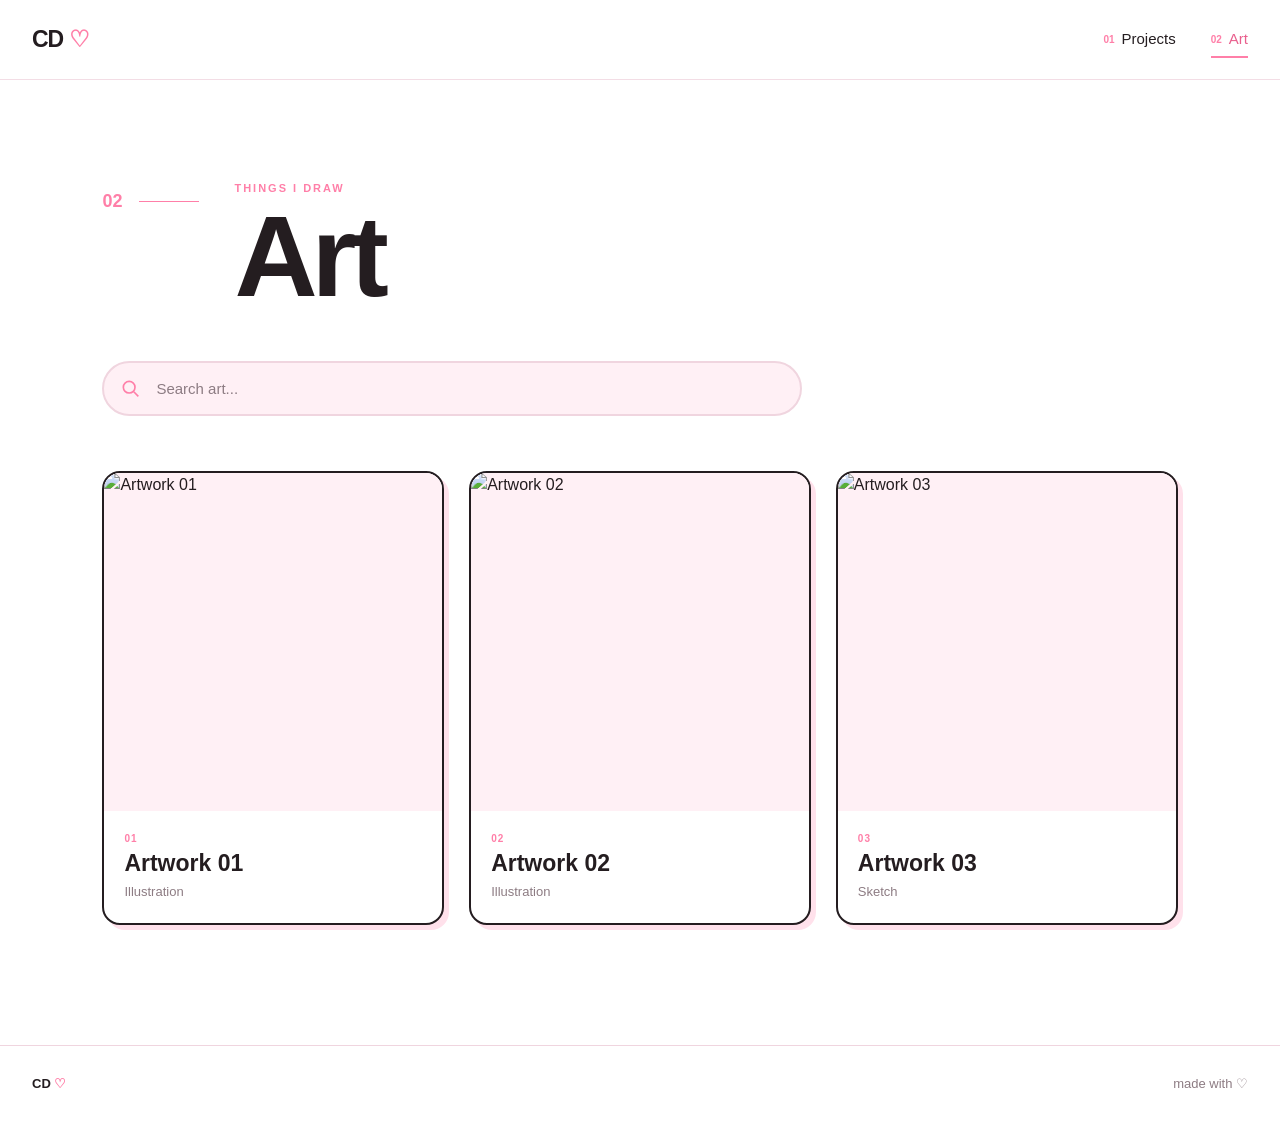
==== art.html @ 4dfa0f47 "Add art.html and projects.html with initial content and layout; enhance script.js for project and ar" ====
<!DOCTYPE html>
<html lang="en">
<head>
    <meta charset="UTF-8">
    <meta name="viewport" content="width=device-width, initial-scale=1.0">

    <title>Art — CD ♡</title>

    <link rel="icon" type="image/png" href="assets/favicon.png">
    <link rel="stylesheet" href="style.css">
</head>

<body>

    <!-- NAVBAR -->

    <header class="navbar">

        <a href="index.html" class="logo">
            CD <span>♡</span>
        </a>

        <nav class="nav-links">

            <a href="projects.html">
                <span class="nav-number">01</span>
                Projects
            </a>

            <a href="art.html" class="active">
                <span class="nav-number">02</span>
                Art
            </a>

        </nav>

    </header>


    <main>

        <!-- PAGE HEADER -->

        <section class="listing-header">

            <div class="listing-number">
                02
            </div>

            <div>

                <p class="section-label">
                    THINGS I DRAW
                </p>

                <h1>
                    Art
                </h1>

            </div>

        </section>


        <!-- SEARCH -->

        <section class="search-section">

            <div class="search-box">

                <svg
                    viewBox="0 0 24 24"
                    fill="none"
                    stroke="currentColor"
                    stroke-width="2"
                >
                    <circle cx="11" cy="11" r="7"></circle>
                    <line x1="16.5" y1="16.5" x2="22" y2="22"></line>
                </svg>

                <input
                    type="text"
                    id="artSearch"
                    placeholder="Search art..."
                    autocomplete="off"
                >

            </div>

        </section>


        <!-- ART CARDS -->

        <section class="cards-section">

            <div class="cards-grid" id="artGrid">


                <!-- ART 01 -->

                <a
                    href="art/my-art-01.html"
                    class="art-card"
                    data-search="character illustration girl"
                >

                    <div class="art-image">

                        <img
                            src="assets/art/art-01.png"
                            alt="Artwork 01"
                        >

                    </div>

                    <div class="card-info">

                        <span class="card-number">
                            01
                        </span>

                        <h2>
                            Artwork 01
                        </h2>

                        <p>
                            Illustration
                        </p>

                    </div>

                </a>


                <!-- ART 02 -->

                <a
                    href="art/my-art-02.html"
                    class="art-card"
                    data-search="character drawing illustration"
                >

                    <div class="art-image">

                        <img
                            src="assets/art/art-02.png"
                            alt="Artwork 02"
                        >

                    </div>

                    <div class="card-info">

                        <span class="card-number">
                            02
                        </span>

                        <h2>
                            Artwork 02
                        </h2>

                        <p>
                            Illustration
                        </p>

                    </div>

                </a>


                <!-- ART 03 -->

                <a
                    href="art/my-art-03.html"
                    class="art-card"
                    data-search="character sketch drawing"
                >

                    <div class="art-image">

                        <img
                            src="assets/art/art-03.png"
                            alt="Artwork 03"
                        >

                    </div>

                    <div class="card-info">

                        <span class="card-number">
                            03
                        </span>

                        <h2>
                            Artwork 03
                        </h2>

                        <p>
                            Sketch
                        </p>

                    </div>

                </a>


            </div>


            <p id="noArt" class="no-results">
                Nothing found ♡
            </p>

        </section>

    </main>


    <footer>

        <div class="footer-left">
            CD <span>♡</span>
        </div>

        <div class="footer-right">
            made with ♡
        </div>

    </footer>


    <script src="script.js"></script>

</body>
</html>
---- style.css ----
/* =========================================================
   RESET
========================================================= */

* {
    margin: 0;
    padding: 0;
    box-sizing: border-box;
}

html {
    scroll-behavior: smooth;
}

body {
    font-family: Arial, Helvetica, sans-serif;

    background: #ffffff;
    color: #241d20;

    line-height: 1.5;

    overflow-x: hidden;
}

a {
    color: inherit;
    text-decoration: none;
}


/* =========================================================
   COLORS
========================================================= */

:root {
    --pink: #ff7fa8;
    --pink-dark: #e95f8d;

    --pink-light: #fff0f5;
    --pink-soft: #ffe1eb;

    --text: #241d20;
    --muted: #8d7c83;

    --border: #f0d5df;

    --white: #ffffff;
}


/* =========================================================
   NAVBAR
========================================================= */

.navbar {
    position: sticky;
    top: 0;

    z-index: 1000;

    width: 100%;

    display: flex;
    align-items: center;
    justify-content: space-between;

    padding: 22px 32px;

    background: rgba(255, 255, 255, 0.88);

    backdrop-filter: blur(14px);
    -webkit-backdrop-filter: blur(14px);

    border-bottom: 1px solid rgba(240, 213, 223, 0.8);
}

.logo {
    font-size: 23px;
    font-weight: 700;

    letter-spacing: -1px;

    transition: 0.2s ease;
}

.logo span {
    color: var(--pink);
}

.logo:hover {
    transform: translateY(-2px);
}

.nav-links {
    display: flex;
    align-items: center;
    gap: 35px;
}

.nav-links a {
    position: relative;

    font-size: 15px;
    font-weight: 500;

    display: flex;
    align-items: center;
    gap: 7px;

    transition: 0.2s ease;
}

.nav-number {
    font-size: 10px;

    color: var(--pink);

    font-weight: 700;
}

.nav-links a::after {
    content: "";

    position: absolute;

    left: 0;
    bottom: -7px;

    width: 0;
    height: 2px;

    background: var(--pink);

    transition: width 0.2s ease;
}

.nav-links a:hover {
    color: var(--pink-dark);
}

.nav-links a:hover::after {
    width: 100%;
}


/* =========================================================
   HERO
========================================================= */

.hero {
    position: relative;

    min-height: calc(100vh - 75px);

    display: flex;
    align-items: center;

    padding: 90px 32px 120px;

    overflow: hidden;
}

.hero-content {
    position: relative;

    max-width: 1100px;

    margin-left: 0;
}


/* Avatar */

.avatar-wrapper {
    position: relative;

    width: 115px;
    height: 115px;

    margin-bottom: 28px;
}

.avatar-bg {
    position: absolute;

    width: 105px;
    height: 105px;

    top: 8px;
    left: 8px;

    background: var(--pink-soft);

    border-radius: 50%;
}

.avatar {
    position: relative;

    width: 115px;
    height: 115px;

    object-fit: contain;

    z-index: 2;
}


/* Greeting */

.hero-greeting {
    font-size: 17px;

    margin-bottom: 17px;

    color: var(--text);
}

.hero-greeting strong {
    font-weight: 700;
}


/* Hero title */

.hero h1 {
    font-size: clamp(65px, 8vw, 125px);

    line-height: 0.88;

    letter-spacing: -7px;

    font-weight: 800;

    margin-bottom: 38px;
}

.hero h1 span {
    color: var(--pink);
}


/* Description */

.hero-description {
    max-width: 500px;

    font-size: 18px;

    color: var(--muted);

    margin-bottom: 35px;
}


/* =========================================================
   MAIN BUTTON
========================================================= */

.main-button {
    display: inline-flex;

    align-items: center;
    justify-content: center;

    gap: 18px;

    padding: 15px 21px;

    background: var(--pink);

    color: white;

    border: 2px solid var(--text);

    border-radius: 999px;

    font-size: 13px;
    font-weight: 700;

    letter-spacing: 0.5px;

    box-shadow: 5px 5px 0 var(--text);

    transition:
        transform 0.2s ease,
        box-shadow 0.2s ease,
        background 0.2s ease;
}

.main-button:hover {
    background: var(--pink-dark);

    transform: translate(3px, 3px);

    box-shadow: 2px 2px 0 var(--text);
}

.button-arrow {
    font-size: 18px;

    line-height: 1;

    transition: transform 0.2s ease;
}

.main-button:hover .button-arrow {
    transform: translateX(4px);
}


/* =========================================================
   DECORATIONS
========================================================= */

.decoration {
    position: absolute;

    color: var(--pink);

    user-select: none;
}

.decoration-1 {
    top: 32%;
    right: 8%;

    font-size: 25px;

    transform: rotate(10deg);
}

.decoration-2 {
    right: 8%;
    bottom: 10%;

    font-size: 35px;
}

.decoration-3 {
    top: 20%;
    right: 25%;

    font-size: 20px;

    color: var(--pink-soft);
}


/* =========================================================
   FEATURE SECTIONS
========================================================= */

.feature-section {
    position: relative;

    min-height: 520px;

    display: flex;
    align-items: center;

    padding: 90px 8vw;

    overflow: hidden;
}


/* Pink section */

.pink-section {
    background: var(--pink-light);
}


/* White section */

.white-section {
    background: white;

    border-top: 1px solid var(--border);
    border-bottom: 1px solid var(--border);
}


/* Section number */

.section-number {
    position: absolute;

    top: 55px;
    left: 8vw;

    font-size: 18px;

    color: var(--pink);

    font-weight: 700;

    letter-spacing: 1px;
}

.section-number::after {
    content: "";

    display: inline-block;

    width: 65px;
    height: 1px;

    margin-left: 12px;

    vertical-align: middle;

    background: var(--pink);
}


/* Content */

.section-content {
    max-width: 600px;

    margin-top: 25px;
}

.section-label {
    font-size: 11px;

    font-weight: 700;

    letter-spacing: 2px;

    color: var(--pink);

    margin-bottom: 12px;
}

.section-content h2 {
    font-size: clamp(60px, 8vw, 110px);

    line-height: 0.9;

    letter-spacing: -5px;

    margin-bottom: 28px;
}

.section-description {
    max-width: 400px;

    font-size: 18px;

    color: var(--muted);

    margin-bottom: 30px;
}


/* =========================================================
   OUTLINE BUTTON
========================================================= */

.outline-button {
    display: inline-flex;

    align-items: center;
    gap: 15px;

    padding: 12px 18px;

    border: 2px solid var(--text);

    border-radius: 999px;

    font-size: 12px;

    font-weight: 700;

    background: white;

    box-shadow: 4px 4px 0 var(--text);

    transition:
        transform 0.2s ease,
        box-shadow 0.2s ease,
        background 0.2s ease;
}

.outline-button:hover {
    transform: translate(3px, 3px);

    box-shadow: 1px 1px 0 var(--text);

    background: var(--pink);
    color: white;
}

.pink-button:hover {
    background: var(--pink);
}


/* Section decoration */

.section-decoration {
    position: absolute;

    right: 10vw;

    font-size: 150px;

    color: var(--pink-soft);

    transform: rotate(-10deg);

    user-select: none;
}


/* =========================================================
   SOCIAL
========================================================= */

.social-section {
    padding: 100px 8vw;

    background: #fff7fa;
}

.social-title {
    display: flex;
    align-items: flex-start;

    gap: 35px;

    margin-bottom: 55px;
}

.social-title > span {
    font-size: 18px;

    color: var(--pink);

    font-weight: 700;

    padding-top: 6px;
}

.social-title h2 {
    font-size: clamp(40px, 6vw, 75px);

    line-height: 0.95;

    letter-spacing: -3px;
}


/* Social cards */

.social-links {
    display: grid;

    grid-template-columns: repeat(2, 1fr);

    gap: 20px;

    max-width: 900px;
}

.social-card {
    position: relative;

    display: flex;
    align-items: center;

    gap: 20px;

    padding: 25px;

    background: white;

    border: 2px solid var(--text);

    border-radius: 20px;

    box-shadow: 5px 5px 0 var(--pink-soft);

    transition:
        transform 0.2s ease,
        box-shadow 0.2s ease;
}

.social-card:hover {
    transform: translate(3px, 3px);

    box-shadow: 2px 2px 0 var(--pink);
}


/* Social icon */

.social-icon {
    width: 52px;
    height: 52px;

    display: flex;
    align-items: center;
    justify-content: center;

    flex-shrink: 0;

    background: var(--pink-light);

    border-radius: 50%;

    color: var(--pink);
}

.social-icon svg {
    width: 25px;
    height: 25px;
}


/* Social text */

.social-info {
    display: flex;
    flex-direction: column;
}

.social-number {
    font-size: 9px;

    color: var(--pink);

    font-weight: 700;

    letter-spacing: 1px;

    margin-bottom: 2px;
}

.social-info h3 {
    font-size: 22px;

    margin-bottom: 2px;
}

.social-info p {
    font-size: 13px;

    color: var(--muted);
}


/* Arrow */

.social-arrow {
    position: absolute;

    top: 20px;
    right: 22px;

    font-size: 20px;

    color: var(--pink);

    transition: transform 0.2s ease;
}

.social-card:hover .social-arrow {
    transform: translate(3px, -3px);
}


/* =========================================================
   FOOTER
========================================================= */

footer {
    display: flex;
    align-items: center;
    justify-content: space-between;

    padding: 28px 32px;

    background: white;

    border-top: 1px solid var(--border);

    font-size: 13px;
}

.footer-left {
    font-weight: 700;
}

.footer-left span {
    color: var(--pink);
}

.footer-right {
    color: var(--muted);
}


/* =========================================================
   MOBILE
========================================================= */

@media (max-width: 700px) {

    .navbar {
        padding: 18px 20px;
    }

    .nav-links {
        gap: 18px;
    }

    .nav-links a {
        font-size: 13px;
    }

    .nav-number {
        display: none;
    }


    /* Hero */

    .hero {
        min-height: auto;

        padding: 70px 22px 100px;
    }

    .hero h1 {
        font-size: clamp(54px, 16vw, 90px);

        letter-spacing: -4px;

        line-height: 0.9;
    }

    .hero-description {
        font-size: 16px;
    }

    .avatar-wrapper {
        width: 90px;
        height: 90px;
    }

    .avatar {
        width: 90px;
        height: 90px;
    }

    .avatar-bg {
        width: 82px;
        height: 82px;
    }


    /* Decorations */

    .decoration-1 {
        right: 10%;
        top: 40%;
    }

    .decoration-2 {
        right: 10%;
        bottom: 5%;
    }

    .decoration-3 {
        display: none;
    }


    /* Sections */

    .feature-section {
        min-height: 450px;

        padding: 90px 22px;
    }

    .section-number {
        left: 22px;
        top: 35px;
    }

    .section-content h2 {
        font-size: 70px;

        letter-spacing: -4px;
    }

    .section-decoration {
        right: 8%;

        font-size: 90px;
    }


    /* Social */

    .social-section {
        padding: 80px 22px;
    }

    .social-title {
        gap: 18px;
    }

    .social-title h2 {
        font-size: 48px;
    }

    .social-links {
        grid-template-columns: 1fr;
    }


    /* Footer */

    footer {
        padding: 25px 22px;
    }
}

.navbar.scrolled {
    box-shadow: 0 5px 20px rgba(80, 40, 50, 0.06);
}

/* =========================================================
   LISTING PAGES
   PROJECTS / ART
========================================================= */

.listing-header {
    display: flex;
    align-items: flex-start;
    gap: 35px;

    padding: 100px 8vw 55px;
}

.listing-number {
    font-size: 18px;

    color: var(--pink);

    font-weight: 700;

    padding-top: 8px;
}

.listing-number::after {
    content: "";

    display: inline-block;

    width: 60px;
    height: 1px;

    margin-left: 12px;

    vertical-align: middle;

    background: var(--pink);
}

.listing-header h1 {
    font-size: clamp(65px, 9vw, 120px);

    line-height: 0.85;

    letter-spacing: -6px;
}


/* =========================================================
   SEARCH
========================================================= */

.search-section {
    padding: 0 8vw 55px;
}

.search-box {
    position: relative;

    max-width: 700px;
}

.search-box svg {
    position: absolute;

    left: 18px;
    top: 50%;

    width: 20px;
    height: 20px;

    transform: translateY(-50%);

    color: var(--pink);
}

.search-box input {
    width: 100%;

    padding: 17px 20px 17px 52px;

    border: 2px solid var(--border);

    border-radius: 999px;

    outline: none;

    background: var(--pink-light);

    color: var(--text);

    font-family: inherit;

    font-size: 15px;

    transition: 0.2s ease;
}

.search-box input::placeholder {
    color: var(--muted);
}

.search-box input:focus {
    border-color: var(--pink);

    background: white;

    box-shadow: 4px 4px 0 var(--pink-soft);
}


/* =========================================================
   CARDS
========================================================= */

.cards-section {
    padding: 0 8vw 120px;
}

.cards-grid {
    display: grid;

    grid-template-columns: repeat(3, 1fr);

    gap: 25px;
}


/* Project / Art card */

.project-card,
.art-card {
    display: block;

    background: white;

    border: 2px solid var(--text);

    border-radius: 18px;

    overflow: hidden;

    box-shadow: 5px 5px 0 var(--pink-soft);

    transition:
        transform 0.2s ease,
        box-shadow 0.2s ease;
}

.project-card:hover,
.art-card:hover {
    transform: translate(4px, 4px);

    box-shadow: 1px 1px 0 var(--pink);
}


/* =========================================================
   CARD IMAGE
========================================================= */

.card-image {
    width: 100%;

    aspect-ratio: 16 / 10;

    overflow: hidden;

    background: var(--pink-light);
}

.card-image img {
    width: 100%;
    height: 100%;

    object-fit: cover;

    display: block;

    transition: transform 0.4s ease;
}

.project-card:hover .card-image img {
    transform: scale(1.04);
}


/* Art */

.art-image {
    width: 100%;

    aspect-ratio: 1 / 1;

    overflow: hidden;

    background: var(--pink-light);
}

.art-image img {
    width: 100%;
    height: 100%;

    object-fit: cover;

    display: block;

    transition: transform 0.4s ease;
}

.art-card:hover .art-image img {
    transform: scale(1.04);
}


/* =========================================================
   CARD INFO
========================================================= */

.card-info {
    position: relative;

    padding: 20px 20px 22px;
}

.card-number {
    display: block;

    font-size: 10px;

    font-weight: 700;

    letter-spacing: 1px;

    color: var(--pink);

    margin-bottom: 5px;
}

.card-info h2 {
    font-size: 23px;

    line-height: 1.1;

    margin-bottom: 6px;
}

.card-info p {
    font-size: 13px;

    color: var(--muted);
}


/* =========================================================
   ACTIVE NAV
========================================================= */

.nav-links a.active {
    color: var(--pink-dark);
}

.nav-links a.active::after {
    width: 100%;
}


/* =========================================================
   NO RESULTS
========================================================= */

.no-results {
    display: none;

    padding: 70px 0;

    text-align: center;

    color: var(--muted);

    font-size: 15px;
}

.no-results.show {
    display: block;
}


/* =========================================================
   MOBILE
========================================================= */

@media (max-width: 900px) {

    .cards-grid {
        grid-template-columns: repeat(2, 1fr);
    }

}


@media (max-width: 600px) {

    .listing-header {
        padding: 70px 22px 40px;

        gap: 18px;
    }

    .listing-number {
        font-size: 14px;
    }

    .listing-number::after {
        width: 30px;
    }

    .listing-header h1 {
        font-size: 65px;

        letter-spacing: -4px;
    }


    .search-section {
        padding: 0 22px 40px;
    }


    .cards-section {
        padding: 0 22px 80px;
    }


    .cards-grid {
        grid-template-columns: 1fr;

        gap: 20px;
    }

}
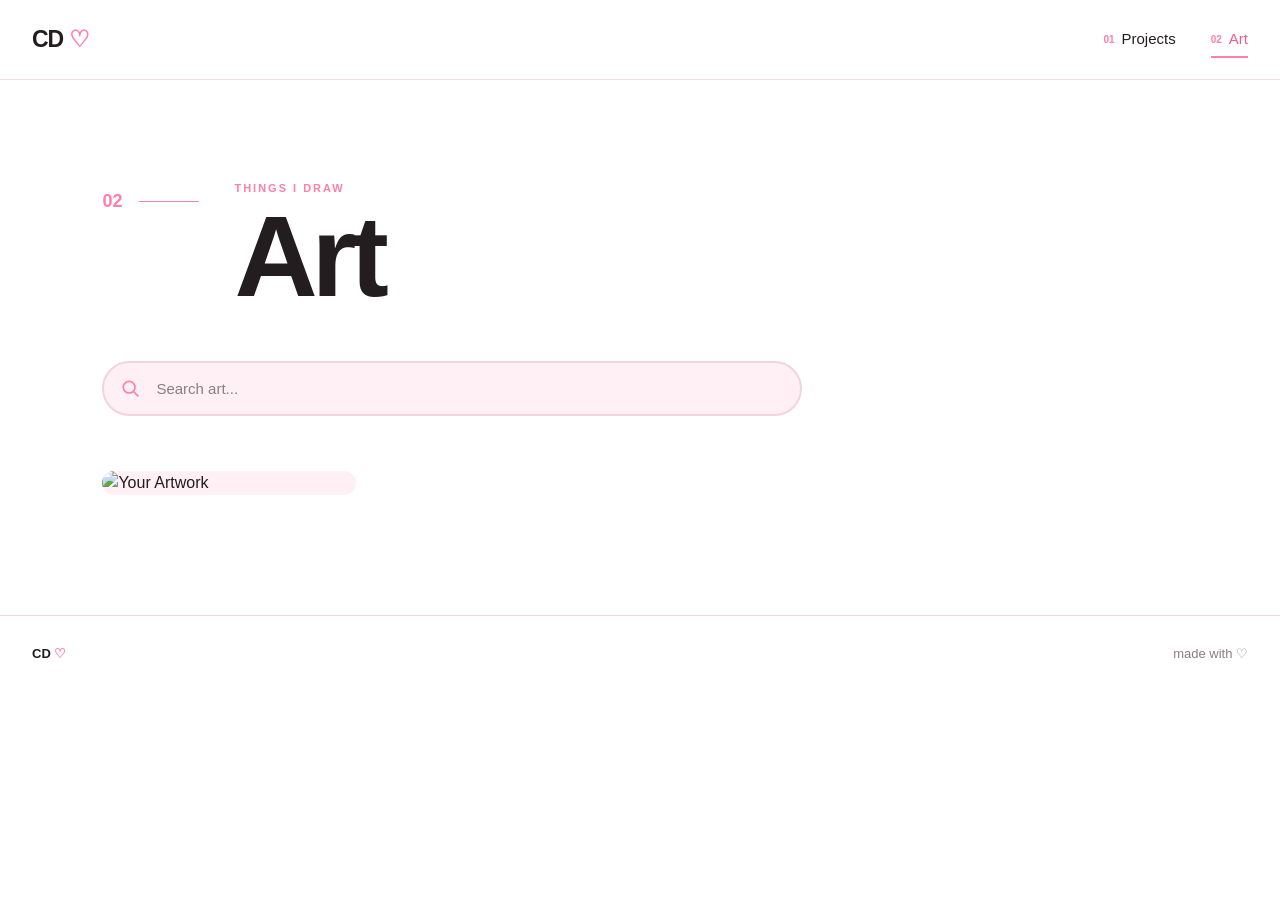
==== commit d652908b: "Refactor art.html and projects.html for improved structure and add placeholders for new content; upd" ====
--- a/art.html
+++ b/art.html
@@ -92,127 +92,45 @@
 
         <!-- ART CARDS -->
 
-        <section class="cards-section">
+        <section class="art-gallery" id="artGrid">
 
-            <div class="cards-grid" id="artGrid">
+            <a
+                href="art/your-art.html"
+                class="art-item"
+                data-search="character illustration"
+            >
+
+                <img
+                    src="assets/art/your-art.png"
+                    alt="Your Artwork"
+                >
+
+                <div class="art-overlay">
+
+                    <span>01</span>
+
+                    <div>
+                        <strong>
+                            Your Artwork
+                        </strong>
+
+                        <small>
+                            Illustration
+                        </small>
+                    </div>
+
+                    <span>↗</span>
+
+                </div>
+
+            </a>
 
 
-                <!-- ART 01 -->
+        </section>
 
-                <a
-                    href="art/my-art-01.html"
-                    class="art-card"
-                    data-search="character illustration girl"
-                >
-
-                    <div class="art-image">
-
-                        <img
-                            src="assets/art/art-01.png"
-                            alt="Artwork 01"
-                        >
-
-                    </div>
-
-                    <div class="card-info">
-
-                        <span class="card-number">
-                            01
-                        </span>
-
-                        <h2>
-                            Artwork 01
-                        </h2>
-
-                        <p>
-                            Illustration
-                        </p>
-
-                    </div>
-
-                </a>
-
-
-                <!-- ART 02 -->
-
-                <a
-                    href="art/my-art-02.html"
-                    class="art-card"
-                    data-search="character drawing illustration"
-                >
-
-                    <div class="art-image">
-
-                        <img
-                            src="assets/art/art-02.png"
-                            alt="Artwork 02"
-                        >
-
-                    </div>
-
-                    <div class="card-info">
-
-                        <span class="card-number">
-                            02
-                        </span>
-
-                        <h2>
-                            Artwork 02
-                        </h2>
-
-                        <p>
-                            Illustration
-                        </p>
-
-                    </div>
-
-                </a>
-
-
-                <!-- ART 03 -->
-
-                <a
-                    href="art/my-art-03.html"
-                    class="art-card"
-                    data-search="character sketch drawing"
-                >
-
-                    <div class="art-image">
-
-                        <img
-                            src="assets/art/art-03.png"
-                            alt="Artwork 03"
-                        >
-
-                    </div>
-
-                    <div class="card-info">
-
-                        <span class="card-number">
-                            03
-                        </span>
-
-                        <h2>
-                            Artwork 03
-                        </h2>
-
-                        <p>
-                            Sketch
-                        </p>
-
-                    </div>
-
-                </a>
-
-
-            </div>
-
-
-            <p id="noArt" class="no-results">
-                Nothing found ♡
-            </p>
-
-        </section>
+        <p id="noArt" class="no-results">
+            Nothing found ♡
+        </p>
 
     </main>
 
--- a/style.css
+++ b/style.css
@@ -965,50 +965,42 @@
 }
 
 
-/* Project / Art card */
-
-.project-card,
-.art-card {
+/* Project */
+
+.project-card {
     display: block;
 
     background: white;
 
     border: 2px solid var(--text);
-
-    border-radius: 18px;
+    border-radius: 16px;
 
     overflow: hidden;
 
-    box-shadow: 5px 5px 0 var(--pink-soft);
+    box-shadow: 4px 4px 0 var(--project-color);
 
     transition:
         transform 0.2s ease,
         box-shadow 0.2s ease;
 }
 
-.project-card:hover,
-.art-card:hover {
-    transform: translate(4px, 4px);
-
-    box-shadow: 1px 1px 0 var(--pink);
-}
-
-
-/* =========================================================
-   CARD IMAGE
-========================================================= */
-
-.card-image {
+.project-card:hover {
+    transform: translate(3px, 3px);
+
+    box-shadow: 1px 1px 0 var(--project-color);
+}
+
+.project-card .card-image {
     width: 100%;
 
-    aspect-ratio: 16 / 10;
+    aspect-ratio: 16 / 9;
 
     overflow: hidden;
 
-    background: var(--pink-light);
-}
-
-.card-image img {
+    background: var(--project-color);
+}
+
+.project-card .card-image img {
     width: 100%;
     height: 100%;
 
@@ -1016,78 +1008,163 @@
 
     display: block;
 
-    transition: transform 0.4s ease;
+    transition: transform 0.3s ease;
 }
 
 .project-card:hover .card-image img {
     transform: scale(1.04);
 }
 
+.project-card .card-info {
+    padding: 15px 17px 17px;
+}
+
+.project-card .card-number {
+    color: var(--project-color);
+}
+
+.project-card .card-info h2 {
+    font-size: 20px;
+
+    margin-bottom: 4px;
+}
+
+.project-card .card-info p {
+    font-size: 12px;
+
+    color: var(--muted);
+}
+
+.cards-grid {
+    display: grid;
+
+    grid-template-columns: repeat(4, 1fr);
+
+    gap: 20px;
+}
+
+@media (max-width: 1000px) {
+
+    .cards-grid {
+        grid-template-columns: repeat(3, 1fr);
+    }
+
+}
+
+@media (max-width: 750px) {
+
+    .cards-grid {
+        grid-template-columns: repeat(2, 1fr);
+    }
+
+}
+
+@media (max-width: 500px) {
+
+    .cards-grid {
+        grid-template-columns: 1fr;
+    }
+
+}
 
 /* Art */
 
-.art-image {
+.art-gallery {
+    columns: 4 220px;
+
+    column-gap: 20px;
+
+    padding: 0 8vw 120px;
+}
+
+.art-item {
+    position: relative;
+
+    display: block;
+
     width: 100%;
 
-    aspect-ratio: 1 / 1;
+    margin-bottom: 20px;
+
+    break-inside: avoid;
 
     overflow: hidden;
 
+    border-radius: 14px;
+
     background: var(--pink-light);
 }
 
-.art-image img {
+.art-item img {
+    display: block;
+
     width: 100%;
-    height: 100%;
-
-    object-fit: cover;
-
-    display: block;
-
-    transition: transform 0.4s ease;
-}
-
-.art-card:hover .art-image img {
-    transform: scale(1.04);
-}
-
-
-/* =========================================================
-   CARD INFO
-========================================================= */
-
-.card-info {
-    position: relative;
-
-    padding: 20px 20px 22px;
-}
-
-.card-number {
-    display: block;
-
+    height: auto;
+
+    transition:
+        transform 0.4s ease,
+        filter 0.3s ease;
+}
+
+.art-item:hover img {
+    transform: scale(1.03);
+
+    filter: brightness(0.8);
+}
+
+.art-overlay {
+    position: absolute;
+
+    left: 0;
+    right: 0;
+    bottom: 0;
+
+    display: flex;
+    align-items: flex-end;
+    justify-content: space-between;
+
+    padding: 18px;
+
+    color: white;
+
+    opacity: 0;
+
+    background: linear-gradient(
+        transparent,
+        rgba(30, 20, 25, 0.75)
+    );
+
+    transition: opacity 0.25s ease;
+}
+
+.art-item:hover .art-overlay {
+    opacity: 1;
+}
+
+.art-overlay > span {
+    font-size: 11px;
+
+    font-weight: 700;
+}
+
+.art-overlay div {
+    display: flex;
+
+    flex-direction: column;
+
+    margin-right: auto;
+
+    margin-left: 12px;
+}
+
+.art-overlay strong {
+    font-size: 14px;
+}
+
+.art-overlay small {
     font-size: 10px;
 
-    font-weight: 700;
-
-    letter-spacing: 1px;
-
-    color: var(--pink);
-
-    margin-bottom: 5px;
-}
-
-.card-info h2 {
-    font-size: 23px;
-
-    line-height: 1.1;
-
-    margin-bottom: 6px;
-}
-
-.card-info p {
-    font-size: 13px;
-
-    color: var(--muted);
+    opacity: 0.75;
 }
 
 
@@ -1177,4 +1254,28 @@
         gap: 20px;
     }
 
+}
+
+@media (max-width: 750px) {
+
+    .art-gallery {
+        columns: 2 150px;
+
+        column-gap: 12px;
+
+        padding: 0 22px 80px;
+    }
+
+    .art-item {
+        margin-bottom: 12px;
+    }
+
+}
+
+@media (max-width: 450px) {
+
+    .art-gallery {
+        columns: 1;
+    }
+
 }
